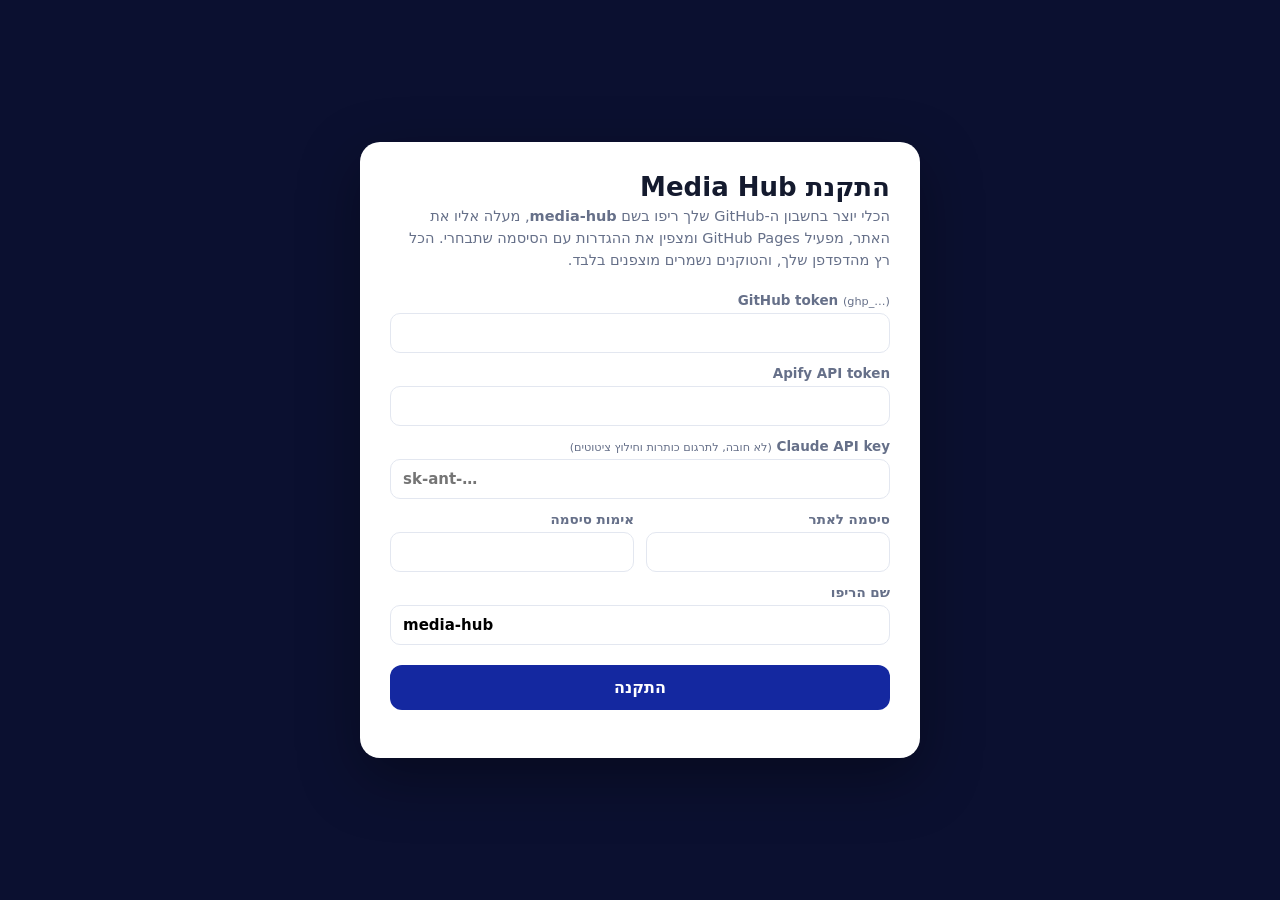
==== tools/installer-template.html @ afd46122 "Install / update Media Hub" ====
<!doctype html>
<html lang="he" dir="rtl">
<head>
<meta charset="utf-8">
<meta name="viewport" content="width=device-width, initial-scale=1">
<title>התקנת Media Hub</title>
<style>
  :root { --brand:#1428a0; --brand2:#2f4fe0; --line:#e3e7f0; --muted:#667089; --ok:#12a150; --bad:#d93a3a; }
  * { box-sizing: border-box; }
  body { margin:0; font-family: system-ui, -apple-system, 'Segoe UI', Arial, sans-serif; background:#0b1030; color:#141a2e; min-height:100vh; display:grid; place-items:center; padding:16px; }
  .card { background:#fff; width:100%; max-width:560px; border-radius:20px; padding:30px; box-shadow:0 20px 60px rgba(0,0,0,.35); }
  h1 { margin:0 0 4px; font-size:26px; }
  p.muted { color:var(--muted); margin:0 0 20px; font-size:14.5px; line-height:1.5; }
  label { display:block; font-size:13.5px; font-weight:600; color:var(--muted); margin-bottom:12px; }
  label small { font-weight:400; }
  input { display:block; width:100%; margin-top:5px; font:inherit; font-size:15px; padding:10px 12px; border:1px solid var(--line); border-radius:10px; direction:ltr; }
  input:focus { outline:none; border-color:var(--brand2); box-shadow:0 0 0 3px rgba(47,79,224,.15); }
  button { width:100%; margin-top:8px; padding:13px; font:inherit; font-size:16px; font-weight:700; color:#fff; background:var(--brand); border:0; border-radius:12px; cursor:pointer; }
  button:disabled { opacity:.5; cursor:wait; }
  ol { margin:18px 0 0; padding:0 18px 0 0; font-size:14px; }
  ol li { margin:5px 0; color:var(--muted); }
  ol li.run { color:#141a2e; font-weight:600; }
  ol li.ok { color:var(--ok); }
  ol li.bad { color:var(--bad); font-weight:600; }
  .done { margin-top:18px; padding:16px; border-radius:12px; background:#eafaf0; border:1px solid #c8efd7; font-size:15px; line-height:1.6; }
  .done a { font-weight:700; color:var(--brand); direction:ltr; display:inline-block; }
  .err { margin-top:14px; color:var(--bad); font-size:14px; white-space:pre-wrap; }
  .row { display:grid; grid-template-columns:1fr 1fr; gap:0 12px; }
  @media (max-width:520px) { .row { grid-template-columns:1fr; } .card { padding:22px; } }
</style>
</head>
<body>
<div class="card">
  <h1>התקנת Media Hub</h1>
  <p class="muted">הכלי יוצר בחשבון ה-GitHub שלך ריפו בשם <b>media-hub</b>, מעלה אליו את האתר, מפעיל GitHub Pages ומצפין את ההגדרות עם הסיסמה שתבחרי. הכל רץ מהדפדפן שלך, והטוקנים נשמרים מוצפנים בלבד.</p>
  <form id="f">
    <label>GitHub token <small>(ghp_…)</small><input id="gh" required autocomplete="off"></label>
    <label>Apify API token<input id="ap" required autocomplete="off"></label>
    <label>Claude API key <small>(לא חובה, לתרגום כותרות וחילוץ ציטוטים)</small><input id="cl" autocomplete="off" placeholder="sk-ant-…"></label>
    <div class="row">
      <label>סיסמה לאתר<input id="pw" type="password" required minlength="8"></label>
      <label>אימות סיסמה<input id="pw2" type="password" required></label>
    </div>
    <label>שם הריפו<input id="repo" value="media-hub" required></label>
    <button id="go" type="submit">התקנה</button>
  </form>
  <ol id="steps"></ol>
  <div id="err" class="err" hidden></div>
  <div id="done" class="done" hidden></div>
</div>

<script type="module">
/*__CRYPTO__*/
const FILES = /*__FILES__*/;
const $ = (s) => document.querySelector(s);
let GH_TOKEN = '';
async function gh(path, opts = {}) {
  const r = await fetch('https://api.github.com' + path, { ...opts, cache: 'no-store', headers: { Authorization: 'Bearer ' + GH_TOKEN, Accept: 'application/vnd.github+json', 'X-GitHub-Api-Version': '2022-11-28', ...(opts.body ? { 'Content-Type': 'application/json' } : {}), ...(opts.headers || {}) } });
  let j = null; try { j = await r.json(); } catch {}
  return { ok: r.ok, status: r.status, j, scopes: r.headers.get('x-oauth-scopes') };
}
const sleep = (ms) => new Promise((r) => setTimeout(r, ms));
function step(text) {
  const li = document.createElement('li'); li.textContent = text; li.className = 'run'; $('#steps').appendChild(li);
  return { ok: (t) => { li.className = 'ok'; li.textContent = '✓ ' + (t || text); }, bad: (t) => { li.className = 'bad'; li.textContent = '✗ ' + (t || text); } };
}

$('#f').addEventListener('submit', async (e) => {
  e.preventDefault();
  $('#err').hidden = true; $('#steps').innerHTML = ''; $('#done').hidden = true;
  if ($('#pw').value !== $('#pw2').value) { $('#err').textContent = 'הסיסמאות לא זהות'; $('#err').hidden = false; return; }
  $('#go').disabled = true;
  let s;
  try {
    GH_TOKEN = $('#gh').value.trim();
    const repo = $('#repo').value.trim();
    s = step('בודק את הטוקן של GitHub…');
    const me = await gh('/user');
    if (!me.ok) throw new Error('הטוקן של GitHub לא תקין (' + me.status + ')');
    if (me.scopes !== null && me.scopes !== undefined && !/\brepo\b/.test(me.scopes)) throw new Error('לטוקן חסרה ההרשאה "repo". צריך לסמן אותה בהגדרות הטוקן ב-GitHub ולנסות שוב.');
    const owner = me.j.login;
    s.ok('מחובר כ-' + owner);

    s = step('בודק את הטוקן של Apify…');
    const ap = await fetch('https://api.apify.com/v2/users/me', { headers: { Authorization: 'Bearer ' + $('#ap').value.trim() } });
    if (!ap.ok) throw new Error('הטוקן של Apify לא תקין');
    s.ok('Apify מחובר');

    s = step('יוצר ריפו ' + repo + '…');
    let r = await gh(`/repos/${owner}/${repo}`);
    if (r.status === 404) {
      const c = await gh('/user/repos', { method: 'POST', body: JSON.stringify({ name: repo, description: 'SEIL Media Hub', private: false, auto_init: true, has_issues: false, has_wiki: false, has_projects: false }) });
      if (!c.ok) throw new Error('יצירת הריפו נכשלה: ' + (c.j?.message || c.status));
      s.ok('הריפו נוצר');
    } else if (r.ok) s.ok('הריפו כבר קיים, מעדכן אותו');
    else throw new Error('שגיאה בגישה לריפו: ' + r.status);

    s = step('ממתין שהריפו יהיה מוכן…');
    let head = null;
    for (let i = 0; i < 20 && !head; i++) {
      const ref = await gh(`/repos/${owner}/${repo}/git/ref/heads/main`);
      if (ref.ok) head = ref.j.object.sha; else await sleep(1500);
    }
    if (!head) throw new Error('הענף main לא נמצא');
    s.ok('מוכן');

    s = step('מצפין את ההגדרות…');
    const cfg = { owner, repo, githubToken: GH_TOKEN, apifyToken: $('#ap').value.trim(), anthropicKey: $('#cl').value.trim(), claudeModel: 'claude-sonnet-4-5', dataBranch: 'data' };
    const { text } = await sealConfig($('#pw').value, cfg);
    s.ok('ההגדרות הוצפנו');

    s = step('מעלה את קבצי האתר…');
    const all = { ...FILES, 'config.enc': btoa(text) };
    const tree = [];
    let n = 0;
    for (const [path, content] of Object.entries(all)) {
      const b = await gh(`/repos/${owner}/${repo}/git/blobs`, { method: 'POST', body: JSON.stringify({ content, encoding: 'base64' }) });
      if (!b.ok) throw new Error('העלאת ' + path + ' נכשלה: ' + (b.j?.message || b.status));
      tree.push({ path, mode: '100644', type: 'blob', sha: b.j.sha });
      s.ok(`מעלה קבצים… ${++n}/${Object.keys(all).length}`);
    }
    const baseCommit = await gh(`/repos/${owner}/${repo}/git/commits/${head}`);
    const t = await gh(`/repos/${owner}/${repo}/git/trees`, { method: 'POST', body: JSON.stringify({ base_tree: baseCommit.j.tree.sha, tree }) });
    if (!t.ok) throw new Error('יצירת tree נכשלה');
    const c = await gh(`/repos/${owner}/${repo}/git/commits`, { method: 'POST', body: JSON.stringify({ message: 'Install / update Media Hub', tree: t.j.sha, parents: [head] }) });
    const u = await gh(`/repos/${owner}/${repo}/git/refs/heads/main`, { method: 'PATCH', body: JSON.stringify({ sha: c.j.sha }) });
    if (!u.ok) throw new Error('עדכון הענף נכשל');
    s.ok('האתר הועלה (' + Object.keys(all).length + ' קבצים)');

    s = step('יוצר ענף נתונים מוצפן…');
    const dr = await gh(`/repos/${owner}/${repo}/git/ref/heads/data`);
    if (!dr.ok) await gh(`/repos/${owner}/${repo}/git/refs`, { method: 'POST', body: JSON.stringify({ ref: 'refs/heads/data', sha: c.j.sha }) });
    s.ok('ענף data מוכן');

    s = step('מפעיל GitHub Pages…');
    let p = await gh(`/repos/${owner}/${repo}/pages`);
    if (!p.ok) {
      p = await gh(`/repos/${owner}/${repo}/pages`, { method: 'POST', body: JSON.stringify({ build_type: 'legacy', source: { branch: 'main', path: '/' } }) });
      if (!p.ok && p.status !== 409) throw new Error('הפעלת Pages נכשלה: ' + (p.j?.message || p.status) + '\nאפשר להפעיל ידנית: Settings → Pages → Branch: main → Save');
    } else await gh(`/repos/${owner}/${repo}/pages/builds`, { method: 'POST' });
    s.ok('GitHub Pages פעיל');

    const url = `https://${owner.toLowerCase()}.github.io/${repo}/`;
    $('#done').innerHTML = `ההתקנה הסתיימה! 🎉<br>האתר יעלה תוך דקה-שתיים בכתובת:<br><a href="${url}" target="_blank">${url}</a><br><small>אם מופיעה שגיאה 404, מחכים עוד דקה ומרעננים.</small>`;
    $('#done').hidden = false;
    $('#f').hidden = true;
  } catch (err) {
    s?.bad();
    $('#err').textContent = err.message; $('#err').hidden = false;
  } finally { $('#go').disabled = false; }
});
</script>
</body>
</html>
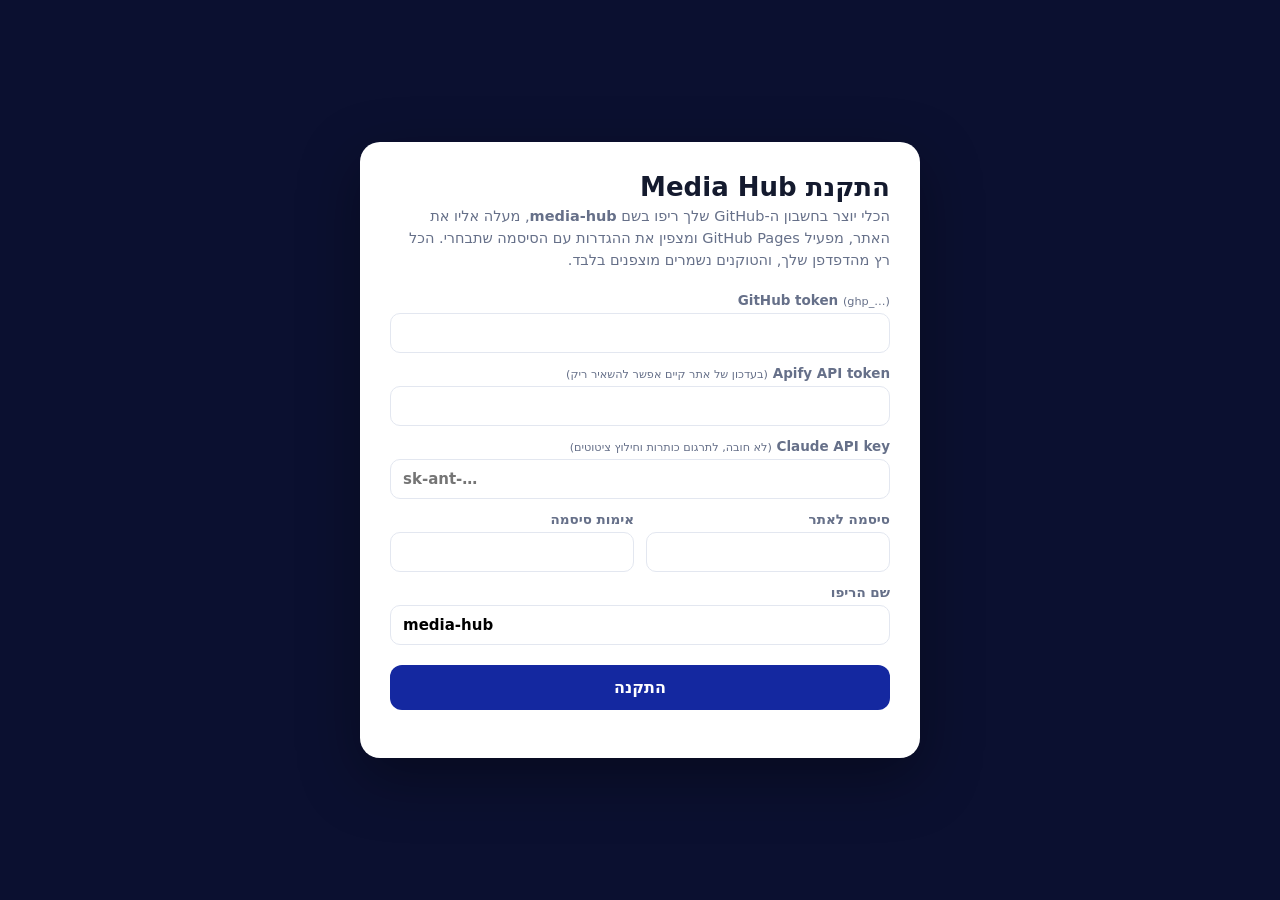
==== commit 3e4c6b40: "Install / update Media Hub" ====
--- a/tools/installer-template.html
+++ b/tools/installer-template.html
@@ -35,7 +35,7 @@
   <p class="muted">הכלי יוצר בחשבון ה-GitHub שלך ריפו בשם <b>media-hub</b>, מעלה אליו את האתר, מפעיל GitHub Pages ומצפין את ההגדרות עם הסיסמה שתבחרי. הכל רץ מהדפדפן שלך, והטוקנים נשמרים מוצפנים בלבד.</p>
   <form id="f">
     <label>GitHub token <small>(ghp_…)</small><input id="gh" required autocomplete="off"></label>
-    <label>Apify API token<input id="ap" required autocomplete="off"></label>
+    <label>Apify API token <small>(בעדכון של אתר קיים אפשר להשאיר ריק)</small><input id="ap" autocomplete="off"></label>
     <label>Claude API key <small>(לא חובה, לתרגום כותרות וחילוץ ציטוטים)</small><input id="cl" autocomplete="off" placeholder="sk-ant-…"></label>
     <div class="row">
       <label>סיסמה לאתר<input id="pw" type="password" required minlength="8"></label>
@@ -81,10 +81,12 @@
     const owner = me.j.login;
     s.ok('מחובר כ-' + owner);
 
-    s = step('בודק את הטוקן של Apify…');
-    const ap = await fetch('https://api.apify.com/v2/users/me', { headers: { Authorization: 'Bearer ' + $('#ap').value.trim() } });
-    if (!ap.ok) throw new Error('הטוקן של Apify לא תקין');
-    s.ok('Apify מחובר');
+    if ($('#ap').value.trim()) {
+      s = step('בודק את הטוקן של Apify…');
+      const ap = await fetch('https://api.apify.com/v2/users/me', { headers: { Authorization: 'Bearer ' + $('#ap').value.trim() } });
+      if (!ap.ok) throw new Error('הטוקן של Apify לא תקין');
+      s.ok('Apify מחובר');
+    }
 
     s = step('יוצר ריפו ' + repo + '…');
     let r = await gh(`/repos/${owner}/${repo}`);
@@ -105,9 +107,21 @@
     s.ok('מוכן');
 
     s = step('מצפין את ההגדרות…');
-    const cfg = { owner, repo, githubToken: GH_TOKEN, apifyToken: $('#ap').value.trim(), anthropicKey: $('#cl').value.trim(), claudeModel: 'claude-sonnet-4-5', dataBranch: 'data' };
-    const { text } = await sealConfig($('#pw').value, cfg);
-    s.ok('ההגדרות הוצפנו');
+    let cfg = { owner, repo, githubToken: GH_TOKEN, claudeModel: 'claude-sonnet-4-5', dataBranch: 'data' };
+    let salt, it;
+    const ex = await fetch(`https://api.github.com/repos/${owner}/${repo}/contents/config.enc?ref=main&t=${Date.now()}`, { cache: 'no-store', headers: { Authorization: 'Bearer ' + GH_TOKEN, Accept: 'application/vnd.github.raw' } });
+    if (ex.ok) {
+      const oldText = await ex.text();
+      let old;
+      try { old = await openConfig(oldText, { password: $('#pw').value }); } catch { throw new Error('האתר כבר מותקן עם סיסמה אחרת. כדי לעדכן אותו בלי לאבד את ההיסטוריה צריך להזין את הסיסמה הקיימת.'); }
+      cfg = { ...old.cfg, ...cfg, claudeModel: old.cfg.claudeModel || cfg.claudeModel };
+      salt = old.salt; it = old.it;
+    }
+    if ($('#ap').value.trim()) cfg.apifyToken = $('#ap').value.trim();
+    if ($('#cl').value.trim()) cfg.anthropicKey = $('#cl').value.trim();
+    if (!cfg.apifyToken) throw new Error('חסר טוקן של Apify');
+    const { text } = await sealConfig($('#pw').value, cfg, salt, it);
+    s.ok(ex.ok ? 'ההגדרות הקיימות נשמרו (ההיסטוריה נשמרת)' : 'ההגדרות הוצפנו');
 
     s = step('מעלה את קבצי האתר…');
     const all = { ...FILES, 'config.enc': btoa(text) };
